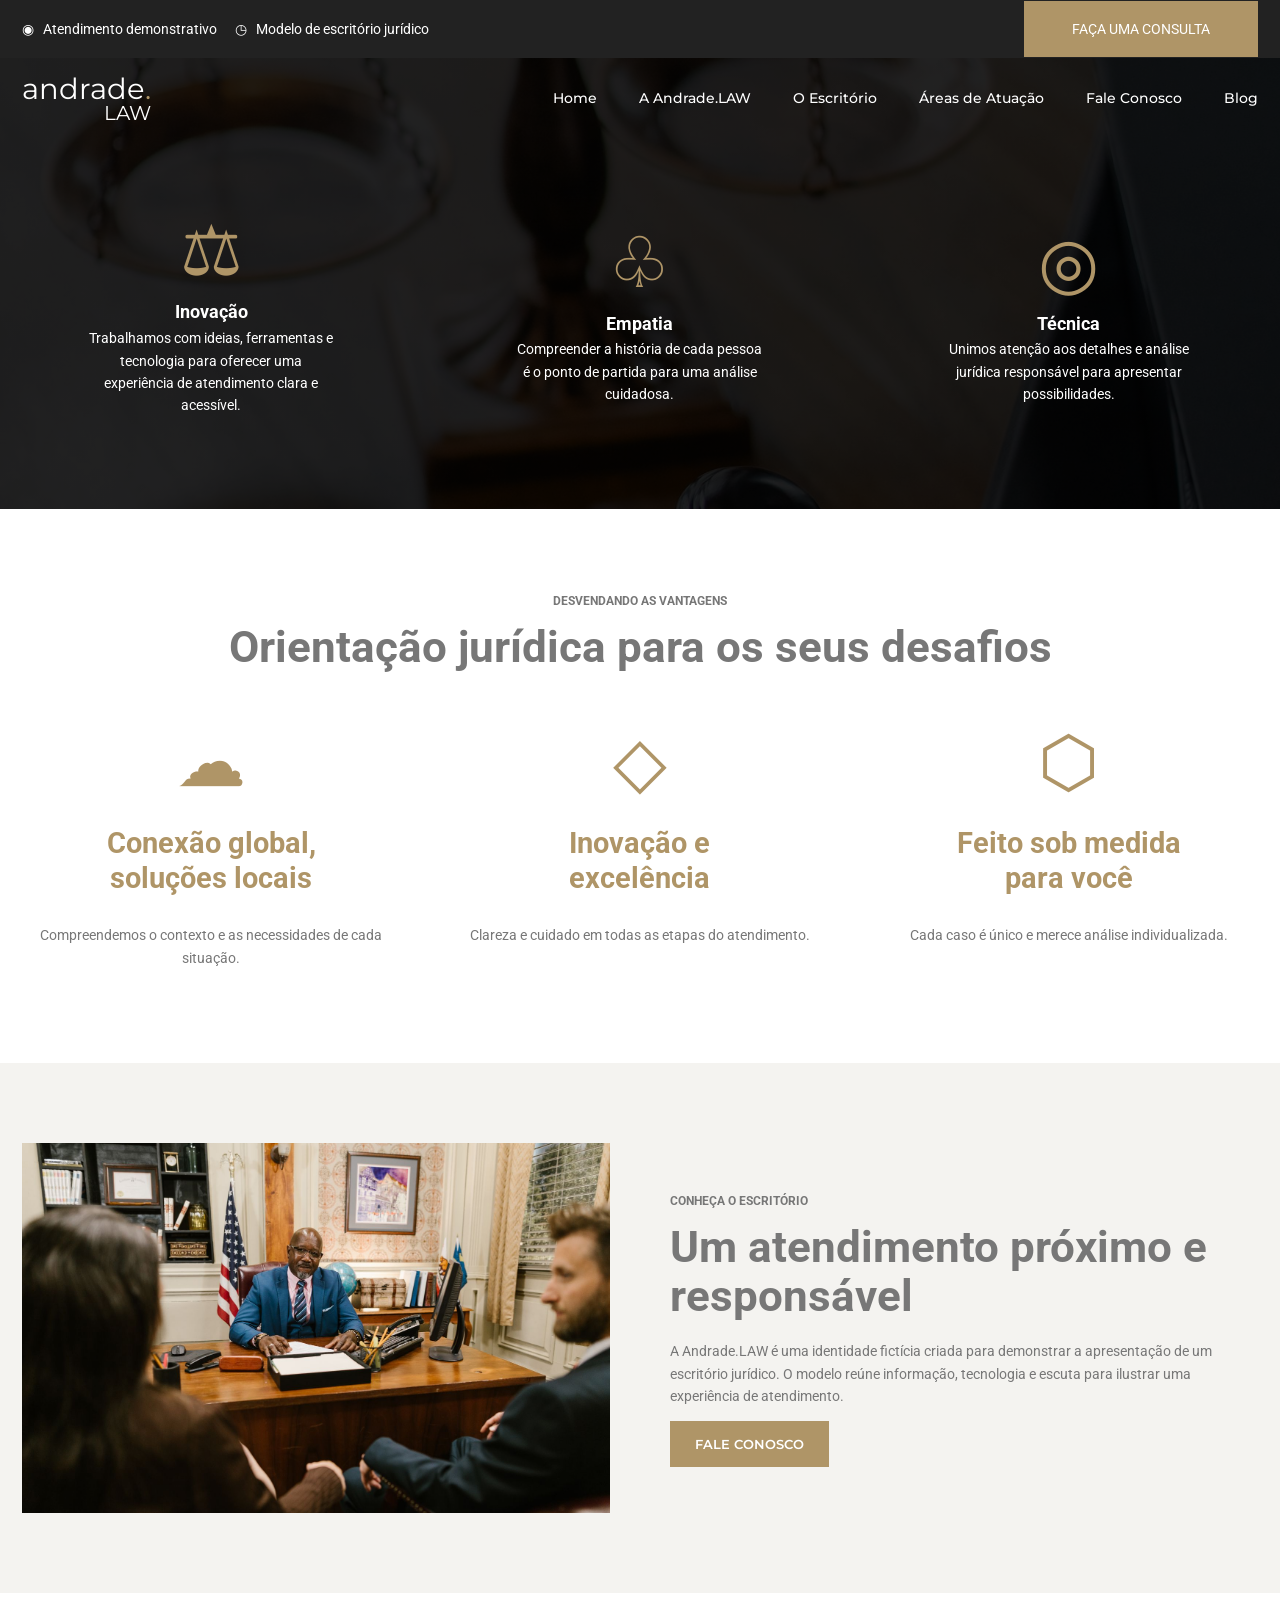
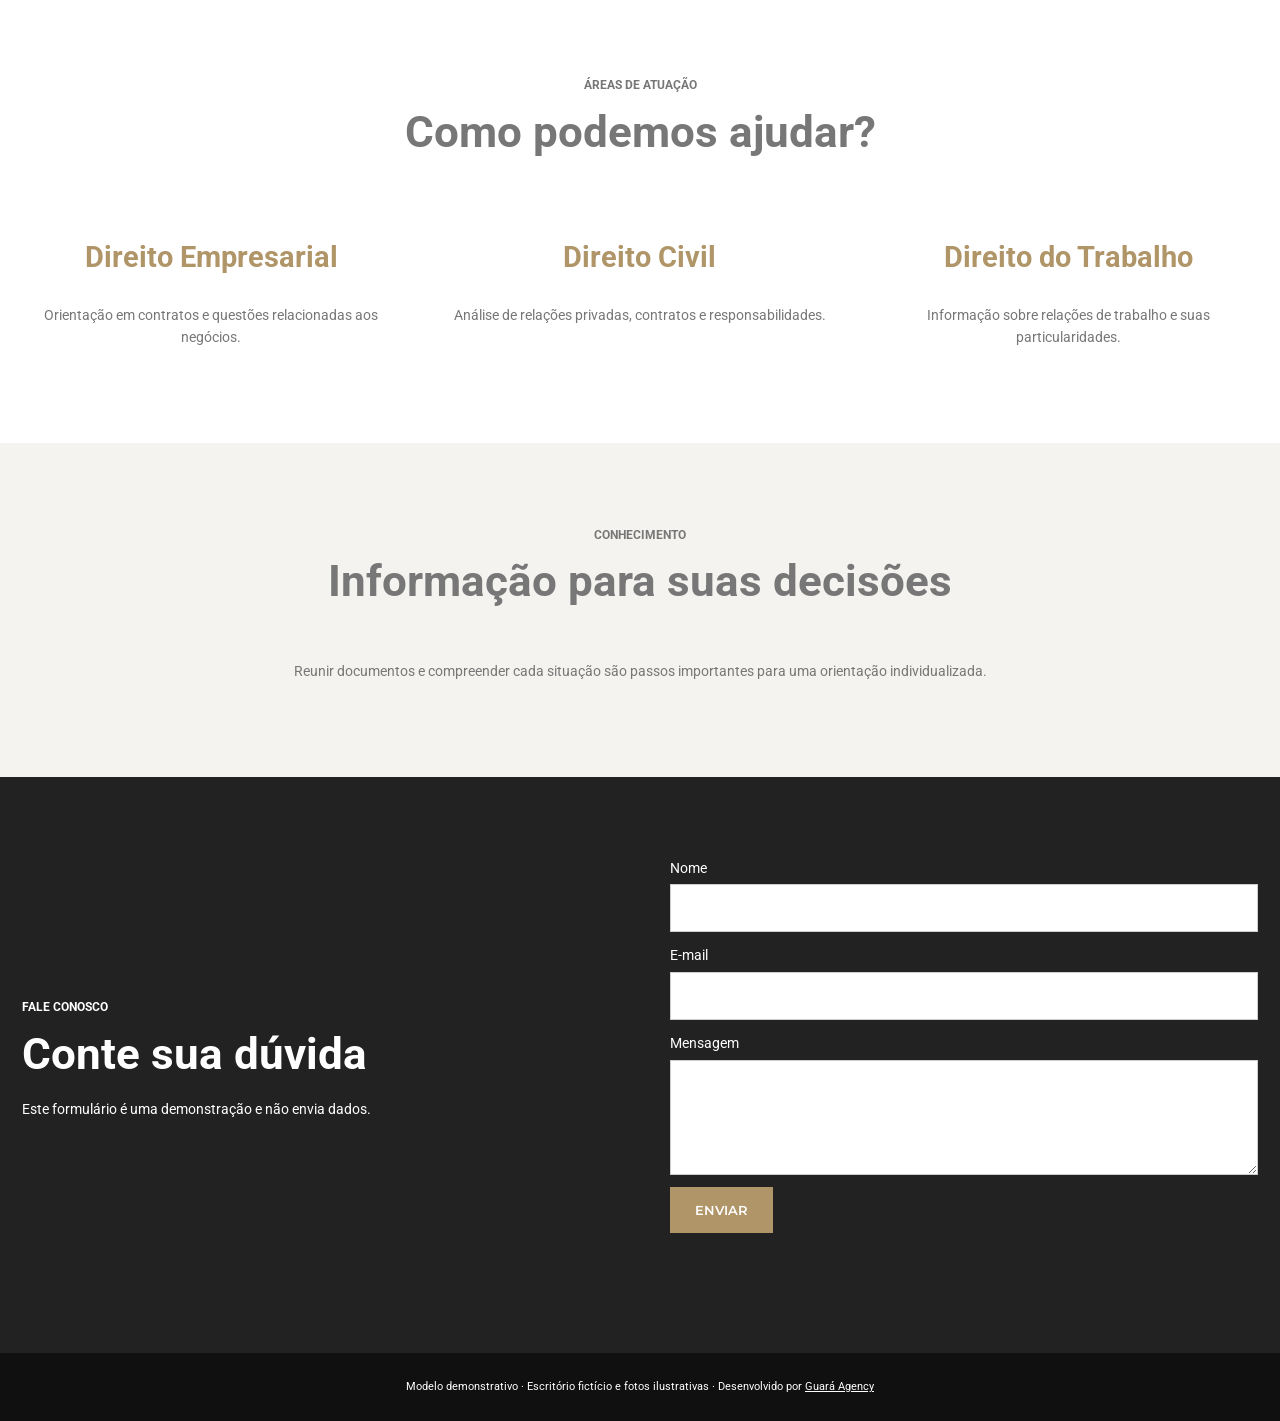
==== index.html @ 90c8b5f1 "Criar modelo institucional jurídico" ====
<!doctype html><html lang="pt-BR"><head><meta charset="utf-8"><meta name="viewport" content="width=device-width,initial-scale=1"><title>Andrade.LAW | Advocacia</title><link href="https://fonts.googleapis.com/css2?family=Montserrat:wght@400;500;600;700&family=Roboto:wght@400;500;700&display=swap" rel="stylesheet"><link rel="stylesheet" href="style.css"><script defer src="app.js"></script></head><body><div class="top"><div class="wrap">◉ &nbsp; Atendimento demonstrativo &nbsp;&nbsp;&nbsp;&nbsp; ◷ &nbsp; Modelo de escritório jurídico <a href="#contato">FAÇA UMA CONSULTA</a></div></div><header><div class="wrap nav"><a href="#inicio" class="logo">andrade<span>.</span><small>LAW</small></a><button class="menu" aria-expanded="false" aria-controls="links" aria-label="Abrir menu">☰</button><nav id="links"><a href="#inicio">Home</a><a href="#sobre">A Andrade.LAW</a><a href="#escritorio">O Escritório</a><a href="#atuacao">Áreas de Atuação</a><a href="#contato">Fale Conosco</a><a href="#blog">Blog</a></nav></div></header><main id="inicio"><section class="hero"><div class="wrap features"><article><span>⚖</span><h2>Inovação</h2><p>Trabalhamos com ideias, ferramentas e tecnologia para oferecer uma experiência de atendimento clara e acessível.</p></article><article><span>♧</span><h2>Empatia</h2><p>Compreender a história de cada pessoa é o ponto de partida para uma análise cuidadosa.</p></article><article><span>◎</span><h2>Técnica</h2><p>Unimos atenção aos detalhes e análise jurídica responsável para apresentar possibilidades.</p></article></div></section><section class="section center" id="sobre"><div class="wrap"><small>DESVENDANDO AS VANTAGENS</small><h1>Orientação jurídica para os seus desafios</h1><div class="cards"><article><span>☁</span><h3>Conexão global,<br>soluções locais</h3><p>Compreendemos o contexto e as necessidades de cada situação.</p></article><article><span>◇</span><h3>Inovação e<br>excelência</h3><p>Clareza e cuidado em todas as etapas do atendimento.</p></article><article><span>⬡</span><h3>Feito sob medida<br>para você</h3><p>Cada caso é único e merece análise individualizada.</p></article></div></div></section><section class="section pale" id="escritorio"><div class="wrap split"><img src="assets/7841456.jpg" alt="Reunião profissional, fotografia ilustrativa"><div><small>CONHEÇA O ESCRITÓRIO</small><h2>Um atendimento próximo e responsável</h2><p>A Andrade.LAW é uma identidade fictícia criada para demonstrar a apresentação de um escritório jurídico. O modelo reúne informação, tecnologia e escuta para ilustrar uma experiência de atendimento.</p><a class="button" href="#contato">FALE CONOSCO</a></div></div></section><section class="section center" id="atuacao"><div class="wrap"><small>ÁREAS DE ATUAÇÃO</small><h2>Como podemos ajudar?</h2><div class="cards"><article><h3>Direito Empresarial</h3><p>Orientação em contratos e questões relacionadas aos negócios.</p></article><article><h3>Direito Civil</h3><p>Análise de relações privadas, contratos e responsabilidades.</p></article><article><h3>Direito do Trabalho</h3><p>Informação sobre relações de trabalho e suas particularidades.</p></article></div></div></section><section class="section pale center" id="blog"><div class="wrap"><small>CONHECIMENTO</small><h2>Informação para suas decisões</h2><p>Reunir documentos e compreender cada situação são passos importantes para uma orientação individualizada.</p></div></section><section class="section dark" id="contato"><div class="wrap split"><div><small>FALE CONOSCO</small><h2>Conte sua dúvida</h2><p>Este formulário é uma demonstração e não envia dados.</p></div><form><label>Nome<input name="nome" required></label><label>E-mail<input name="email" type="email" required></label><label>Mensagem<textarea rows="4" required></textarea></label><button class="button">ENVIAR</button><p id="result" role="status"></p></form></div></section></main><footer>Modelo demonstrativo · Escritório fictício e fotos ilustrativas · Desenvolvido por <a href="https://guaraagency.com.br/">Guará Agency</a></footer></body></html>
---- style.css ----
:root{--gold:#af9567}*{box-sizing:border-box}html{scroll-behavior:smooth}body{margin:0;color:#777;font:14px/1.6 Roboto,sans-serif}a{color:inherit;text-decoration:none}.wrap{width:min(1300px,calc(100% - 44px));margin:auto}.top{background:#222;color:white}.top .wrap{height:58px;display:flex;align-items:center}.top a{background:var(--gold);padding:17px 48px;margin-left:auto}.nav{height:80px;display:flex;align-items:center;justify-content:space-between}.logo{font:400 29px/1 Montserrat;color:white}.logo span{color:var(--gold)}.logo small{display:block;text-align:right;font:20px/1 Montserrat}header{position:absolute;z-index:3;left:0;right:0;color:white}.menu{display:none}nav{display:flex;gap:42px;font:500 14px Montserrat}.hero{background:linear-gradient(#000d,#000d),url('assets/5669619.jpg') center/cover;color:#fff;min-height:451px;display:flex;align-items:center;padding-top:80px}.features,.cards{display:grid;grid-template-columns:repeat(3,1fr);gap:50px;text-align:center}.features article{max-width:245px;margin:auto}.features span,.cards span{font-size:70px;color:var(--gold);line-height:1}.features h2{font-size:18px;margin:12px 0 0}.features p{margin-top:0}.section{padding:80px 0}.section h1,.section h2{font:700 44px/1.1 Roboto;margin:12px 0 55px}.section small{font-weight:700}.center{text-align:center}.cards h3{color:var(--gold);font-size:29px;line-height:1.2}.pale{background:#f4f3f0}.split{display:grid;grid-template-columns:1fr 1fr;gap:60px;align-items:center}.split img{width:100%;height:370px;object-fit:cover}.split h2{margin-bottom:20px}.button{display:inline-block;background:var(--gold);border:0;color:white;padding:15px 25px;font:600 13px Montserrat;cursor:pointer}.dark{background:#222;color:#fff}form{display:grid;gap:12px}label{display:grid;gap:5px}input,textarea{padding:12px;font:inherit;border:1px solid #ccc}form .button{width:max-content}footer{text-align:center;padding:25px;background:#101010;color:white;font-size:11px}footer a{text-decoration:underline}@media(max-width:800px){.top{display:none}header{position:relative;background:#111}.nav{height:75px}.logo{font-size:23px}.menu{display:block;background:none;border:0;color:white;font-size:24px}nav{display:none;position:absolute;top:75px;left:0;right:0;background:#111;flex-direction:column;gap:15px;padding:20px}nav.open{display:flex}.hero{padding:50px 0}.features,.cards,.split{grid-template-columns:1fr;gap:30px}.features article{max-width:300px}.section{padding:60px 0}.section h1,.section h2{font-size:34px}.split img{height:280px}}@media(prefers-reduced-motion:reduce){html{scroll-behavior:auto}}
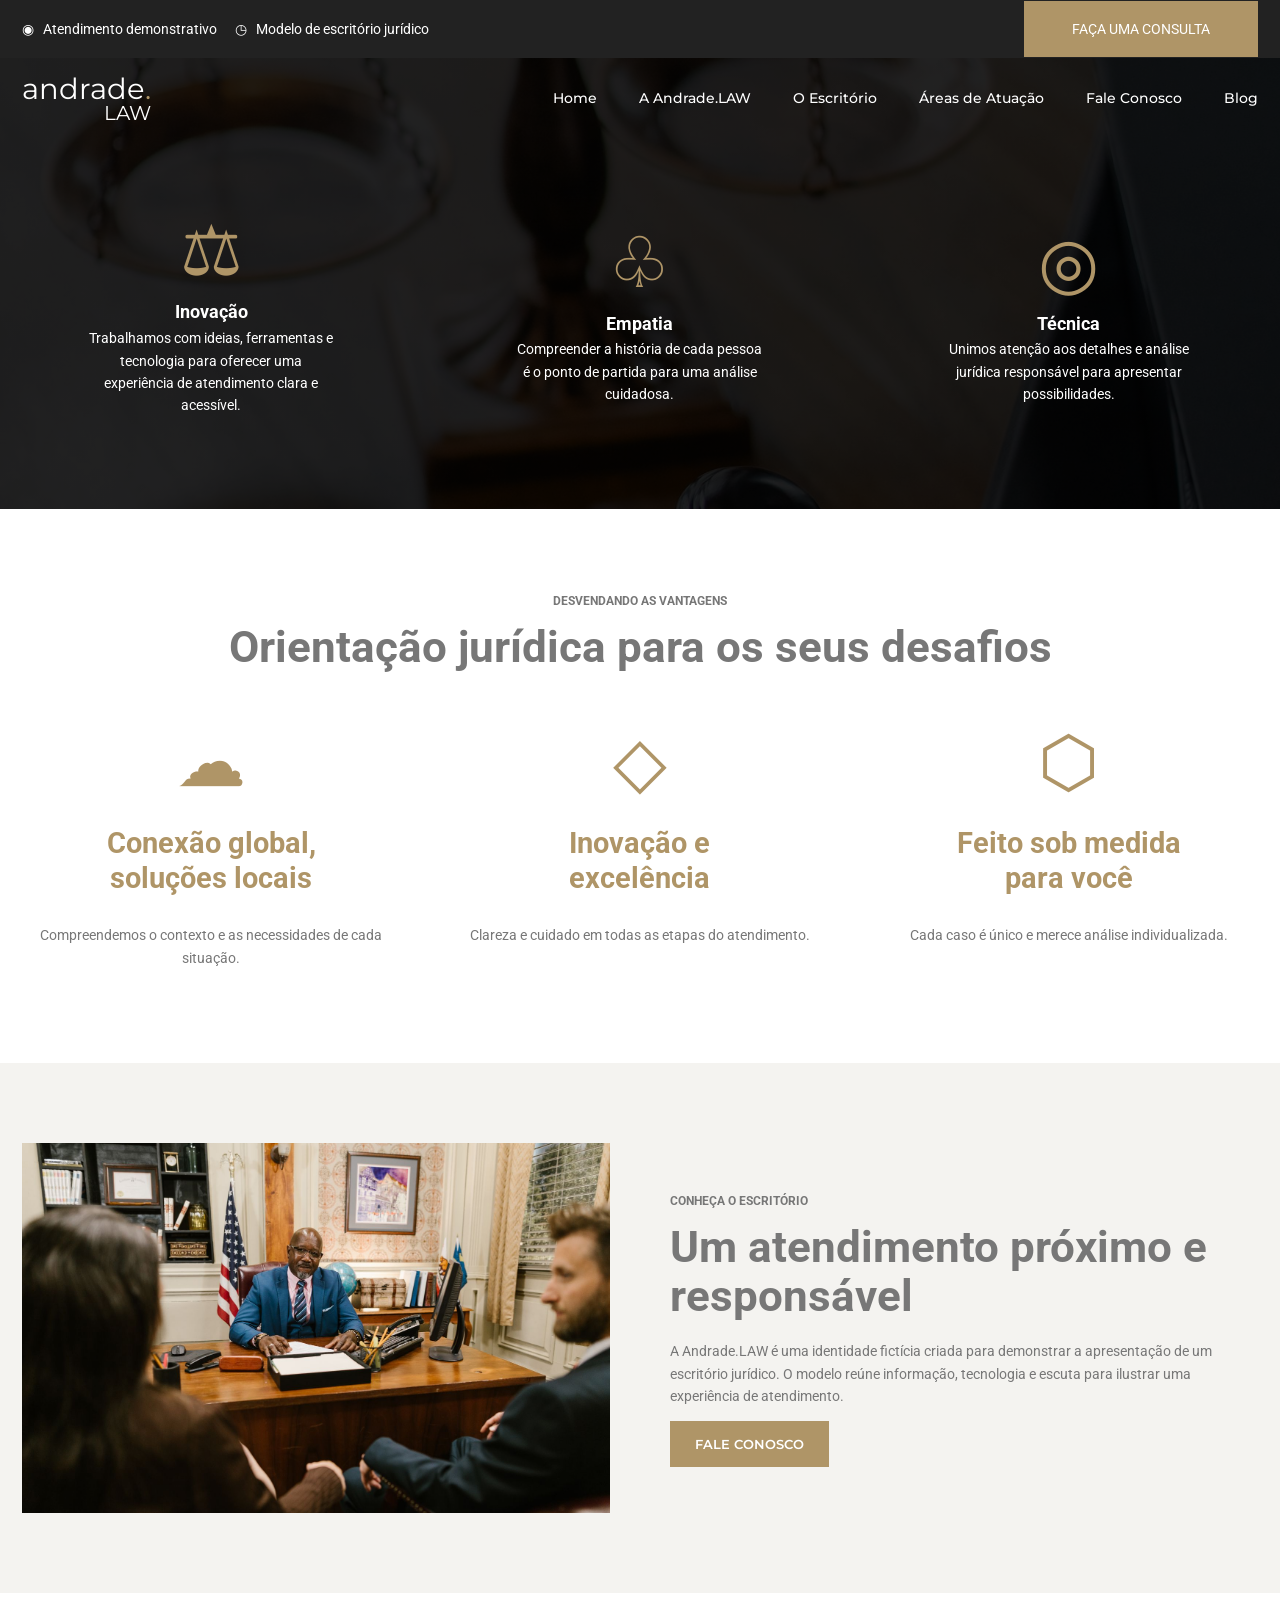
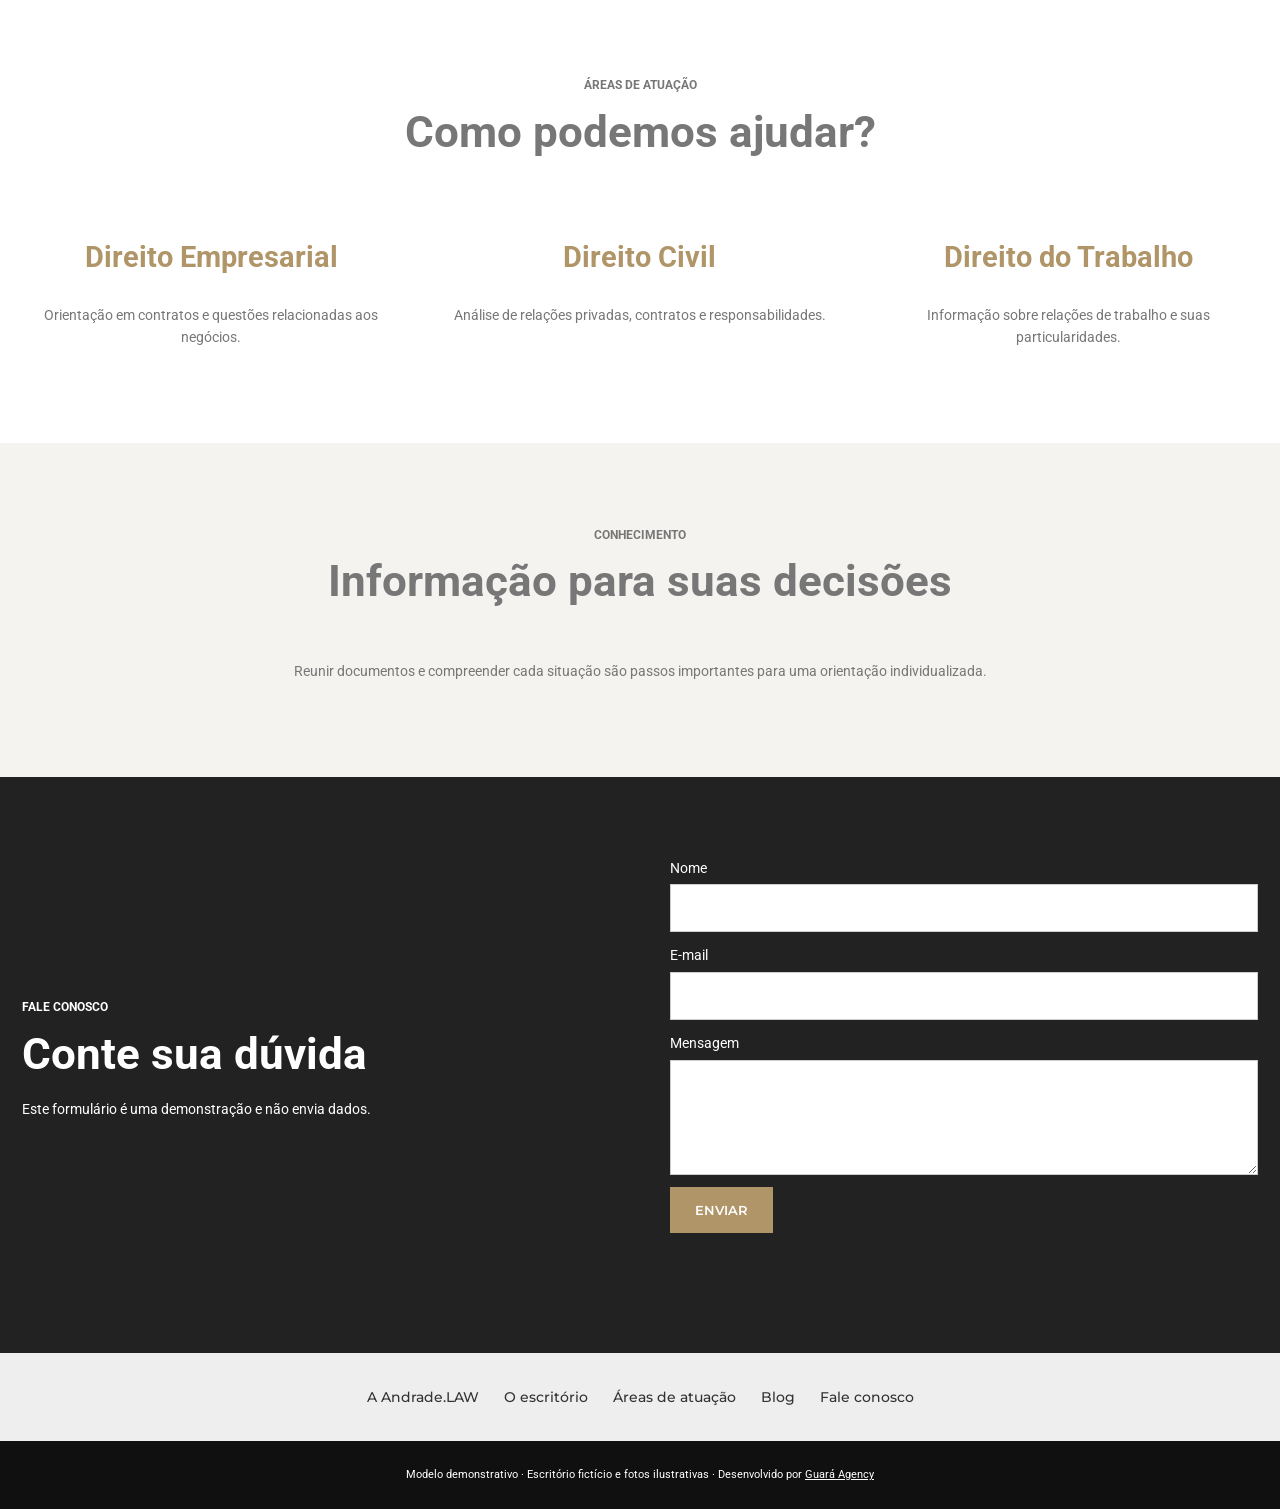
==== commit 7b6873fe: "Acrescentar páginas institucionais demonstrativas" ====
--- a/index.html
+++ b/index.html
@@ -1 +1 @@
-<!doctype html><html lang="pt-BR"><head><meta charset="utf-8"><meta name="viewport" content="width=device-width,initial-scale=1"><title>Andrade.LAW | Advocacia</title><link href="https://fonts.googleapis.com/css2?family=Montserrat:wght@400;500;600;700&family=Roboto:wght@400;500;700&display=swap" rel="stylesheet"><link rel="stylesheet" href="style.css"><script defer src="app.js"></script></head><body><div class="top"><div class="wrap">◉ &nbsp; Atendimento demonstrativo &nbsp;&nbsp;&nbsp;&nbsp; ◷ &nbsp; Modelo de escritório jurídico <a href="#contato">FAÇA UMA CONSULTA</a></div></div><header><div class="wrap nav"><a href="#inicio" class="logo">andrade<span>.</span><small>LAW</small></a><button class="menu" aria-expanded="false" aria-controls="links" aria-label="Abrir menu">☰</button><nav id="links"><a href="#inicio">Home</a><a href="#sobre">A Andrade.LAW</a><a href="#escritorio">O Escritório</a><a href="#atuacao">Áreas de Atuação</a><a href="#contato">Fale Conosco</a><a href="#blog">Blog</a></nav></div></header><main id="inicio"><section class="hero"><div class="wrap features"><article><span>⚖</span><h2>Inovação</h2><p>Trabalhamos com ideias, ferramentas e tecnologia para oferecer uma experiência de atendimento clara e acessível.</p></article><article><span>♧</span><h2>Empatia</h2><p>Compreender a história de cada pessoa é o ponto de partida para uma análise cuidadosa.</p></article><article><span>◎</span><h2>Técnica</h2><p>Unimos atenção aos detalhes e análise jurídica responsável para apresentar possibilidades.</p></article></div></section><section class="section center" id="sobre"><div class="wrap"><small>DESVENDANDO AS VANTAGENS</small><h1>Orientação jurídica para os seus desafios</h1><div class="cards"><article><span>☁</span><h3>Conexão global,<br>soluções locais</h3><p>Compreendemos o contexto e as necessidades de cada situação.</p></article><article><span>◇</span><h3>Inovação e<br>excelência</h3><p>Clareza e cuidado em todas as etapas do atendimento.</p></article><article><span>⬡</span><h3>Feito sob medida<br>para você</h3><p>Cada caso é único e merece análise individualizada.</p></article></div></div></section><section class="section pale" id="escritorio"><div class="wrap split"><img src="assets/7841456.jpg" alt="Reunião profissional, fotografia ilustrativa"><div><small>CONHEÇA O ESCRITÓRIO</small><h2>Um atendimento próximo e responsável</h2><p>A Andrade.LAW é uma identidade fictícia criada para demonstrar a apresentação de um escritório jurídico. O modelo reúne informação, tecnologia e escuta para ilustrar uma experiência de atendimento.</p><a class="button" href="#contato">FALE CONOSCO</a></div></div></section><section class="section center" id="atuacao"><div class="wrap"><small>ÁREAS DE ATUAÇÃO</small><h2>Como podemos ajudar?</h2><div class="cards"><article><h3>Direito Empresarial</h3><p>Orientação em contratos e questões relacionadas aos negócios.</p></article><article><h3>Direito Civil</h3><p>Análise de relações privadas, contratos e responsabilidades.</p></article><article><h3>Direito do Trabalho</h3><p>Informação sobre relações de trabalho e suas particularidades.</p></article></div></div></section><section class="section pale center" id="blog"><div class="wrap"><small>CONHECIMENTO</small><h2>Informação para suas decisões</h2><p>Reunir documentos e compreender cada situação são passos importantes para uma orientação individualizada.</p></div></section><section class="section dark" id="contato"><div class="wrap split"><div><small>FALE CONOSCO</small><h2>Conte sua dúvida</h2><p>Este formulário é uma demonstração e não envia dados.</p></div><form><label>Nome<input name="nome" required></label><label>E-mail<input name="email" type="email" required></label><label>Mensagem<textarea rows="4" required></textarea></label><button class="button">ENVIAR</button><p id="result" role="status"></p></form></div></section></main><footer>Modelo demonstrativo · Escritório fictício e fotos ilustrativas · Desenvolvido por <a href="https://guaraagency.com.br/">Guará Agency</a></footer></body></html>
+<!doctype html><html lang="pt-BR"><head><meta charset="utf-8"><meta name="viewport" content="width=device-width,initial-scale=1"><title>Andrade.LAW | Advocacia</title><link href="https://fonts.googleapis.com/css2?family=Montserrat:wght@400;500;600;700&family=Roboto:wght@400;500;700&display=swap" rel="stylesheet"><link rel="stylesheet" href="style.css"><script defer src="app.js"></script></head><body><div class="top"><div class="wrap">◉ &nbsp; Atendimento demonstrativo &nbsp;&nbsp;&nbsp;&nbsp; ◷ &nbsp; Modelo de escritório jurídico <a href="#contato">FAÇA UMA CONSULTA</a></div></div><header><div class="wrap nav"><a href="#inicio" class="logo">andrade<span>.</span><small>LAW</small></a><button class="menu" aria-expanded="false" aria-controls="links" aria-label="Abrir menu">☰</button><nav id="links"><a href="#inicio">Home</a><a href="#sobre">A Andrade.LAW</a><a href="#escritorio">O Escritório</a><a href="#atuacao">Áreas de Atuação</a><a href="#contato">Fale Conosco</a><a href="#blog">Blog</a></nav></div></header><main id="inicio"><section class="hero"><div class="wrap features"><article><span>⚖</span><h2>Inovação</h2><p>Trabalhamos com ideias, ferramentas e tecnologia para oferecer uma experiência de atendimento clara e acessível.</p></article><article><span>♧</span><h2>Empatia</h2><p>Compreender a história de cada pessoa é o ponto de partida para uma análise cuidadosa.</p></article><article><span>◎</span><h2>Técnica</h2><p>Unimos atenção aos detalhes e análise jurídica responsável para apresentar possibilidades.</p></article></div></section><section class="section center" id="sobre"><div class="wrap"><small>DESVENDANDO AS VANTAGENS</small><h1>Orientação jurídica para os seus desafios</h1><div class="cards"><article><span>☁</span><h3>Conexão global,<br>soluções locais</h3><p>Compreendemos o contexto e as necessidades de cada situação.</p></article><article><span>◇</span><h3>Inovação e<br>excelência</h3><p>Clareza e cuidado em todas as etapas do atendimento.</p></article><article><span>⬡</span><h3>Feito sob medida<br>para você</h3><p>Cada caso é único e merece análise individualizada.</p></article></div></div></section><section class="section pale" id="escritorio"><div class="wrap split"><img src="assets/7841456.jpg" alt="Reunião profissional, fotografia ilustrativa"><div><small>CONHEÇA O ESCRITÓRIO</small><h2>Um atendimento próximo e responsável</h2><p>A Andrade.LAW é uma identidade fictícia criada para demonstrar a apresentação de um escritório jurídico. O modelo reúne informação, tecnologia e escuta para ilustrar uma experiência de atendimento.</p><a class="button" href="#contato">FALE CONOSCO</a></div></div></section><section class="section center" id="atuacao"><div class="wrap"><small>ÁREAS DE ATUAÇÃO</small><h2>Como podemos ajudar?</h2><div class="cards"><article><h3>Direito Empresarial</h3><p>Orientação em contratos e questões relacionadas aos negócios.</p></article><article><h3>Direito Civil</h3><p>Análise de relações privadas, contratos e responsabilidades.</p></article><article><h3>Direito do Trabalho</h3><p>Informação sobre relações de trabalho e suas particularidades.</p></article></div></div></section><section class="section pale center" id="blog"><div class="wrap"><small>CONHECIMENTO</small><h2>Informação para suas decisões</h2><p>Reunir documentos e compreender cada situação são passos importantes para uma orientação individualizada.</p></div></section><section class="section dark" id="contato"><div class="wrap split"><div><small>FALE CONOSCO</small><h2>Conte sua dúvida</h2><p>Este formulário é uma demonstração e não envia dados.</p></div><form><label>Nome<input name="nome" required></label><label>E-mail<input name="email" type="email" required></label><label>Mensagem<textarea rows="4" required></textarea></label><button class="button">ENVIAR</button><p id="result" role="status"></p></form></div></section><nav class="internal-links" aria-label="Páginas do modelo"><a href="sobre/">A Andrade.LAW</a><a href="escritorio/">O escritório</a><a href="areas/">Áreas de atuação</a><a href="blog/">Blog</a><a href="contato/">Fale conosco</a></nav></main><footer>Modelo demonstrativo · Escritório fictício e fotos ilustrativas · Desenvolvido por <a href="https://guaraagency.com.br/">Guará Agency</a></footer></body></html>
--- a/style.css
+++ b/style.css
@@ -1 +1,3 @@
 :root{--gold:#af9567}*{box-sizing:border-box}html{scroll-behavior:smooth}body{margin:0;color:#777;font:14px/1.6 Roboto,sans-serif}a{color:inherit;text-decoration:none}.wrap{width:min(1300px,calc(100% - 44px));margin:auto}.top{background:#222;color:white}.top .wrap{height:58px;display:flex;align-items:center}.top a{background:var(--gold);padding:17px 48px;margin-left:auto}.nav{height:80px;display:flex;align-items:center;justify-content:space-between}.logo{font:400 29px/1 Montserrat;color:white}.logo span{color:var(--gold)}.logo small{display:block;text-align:right;font:20px/1 Montserrat}header{position:absolute;z-index:3;left:0;right:0;color:white}.menu{display:none}nav{display:flex;gap:42px;font:500 14px Montserrat}.hero{background:linear-gradient(#000d,#000d),url('assets/5669619.jpg') center/cover;color:#fff;min-height:451px;display:flex;align-items:center;padding-top:80px}.features,.cards{display:grid;grid-template-columns:repeat(3,1fr);gap:50px;text-align:center}.features article{max-width:245px;margin:auto}.features span,.cards span{font-size:70px;color:var(--gold);line-height:1}.features h2{font-size:18px;margin:12px 0 0}.features p{margin-top:0}.section{padding:80px 0}.section h1,.section h2{font:700 44px/1.1 Roboto;margin:12px 0 55px}.section small{font-weight:700}.center{text-align:center}.cards h3{color:var(--gold);font-size:29px;line-height:1.2}.pale{background:#f4f3f0}.split{display:grid;grid-template-columns:1fr 1fr;gap:60px;align-items:center}.split img{width:100%;height:370px;object-fit:cover}.split h2{margin-bottom:20px}.button{display:inline-block;background:var(--gold);border:0;color:white;padding:15px 25px;font:600 13px Montserrat;cursor:pointer}.dark{background:#222;color:#fff}form{display:grid;gap:12px}label{display:grid;gap:5px}input,textarea{padding:12px;font:inherit;border:1px solid #ccc}form .button{width:max-content}footer{text-align:center;padding:25px;background:#101010;color:white;font-size:11px}footer a{text-decoration:underline}@media(max-width:800px){.top{display:none}header{position:relative;background:#111}.nav{height:75px}.logo{font-size:23px}.menu{display:block;background:none;border:0;color:white;font-size:24px}nav{display:none;position:absolute;top:75px;left:0;right:0;background:#111;flex-direction:column;gap:15px;padding:20px}nav.open{display:flex}.hero{padding:50px 0}.features,.cards,.split{grid-template-columns:1fr;gap:30px}.features article{max-width:300px}.section{padding:60px 0}.section h1,.section h2{font-size:34px}.split img{height:280px}}@media(prefers-reduced-motion:reduce){html{scroll-behavior:auto}}
+
+.internal-hero{background:#263442;color:#fff;padding:95px 0;text-align:center}.internal-hero h1{font-size:42px;margin:5px}.internal-hero p{font-size:11px;letter-spacing:2px}.internal-copy{padding:70px 0;max-width:850px;min-height:350px}.internal-copy h2{font-size:30px}.internal-copy p{font-size:16px}.internal-action{display:inline-block;padding:12px 20px;background:#896f48;color:white;margin-top:15px}.internal-links{display:flex;flex-wrap:wrap;justify-content:center;gap:25px;padding:35px;background:#eee;color:#333;font-size:14px}
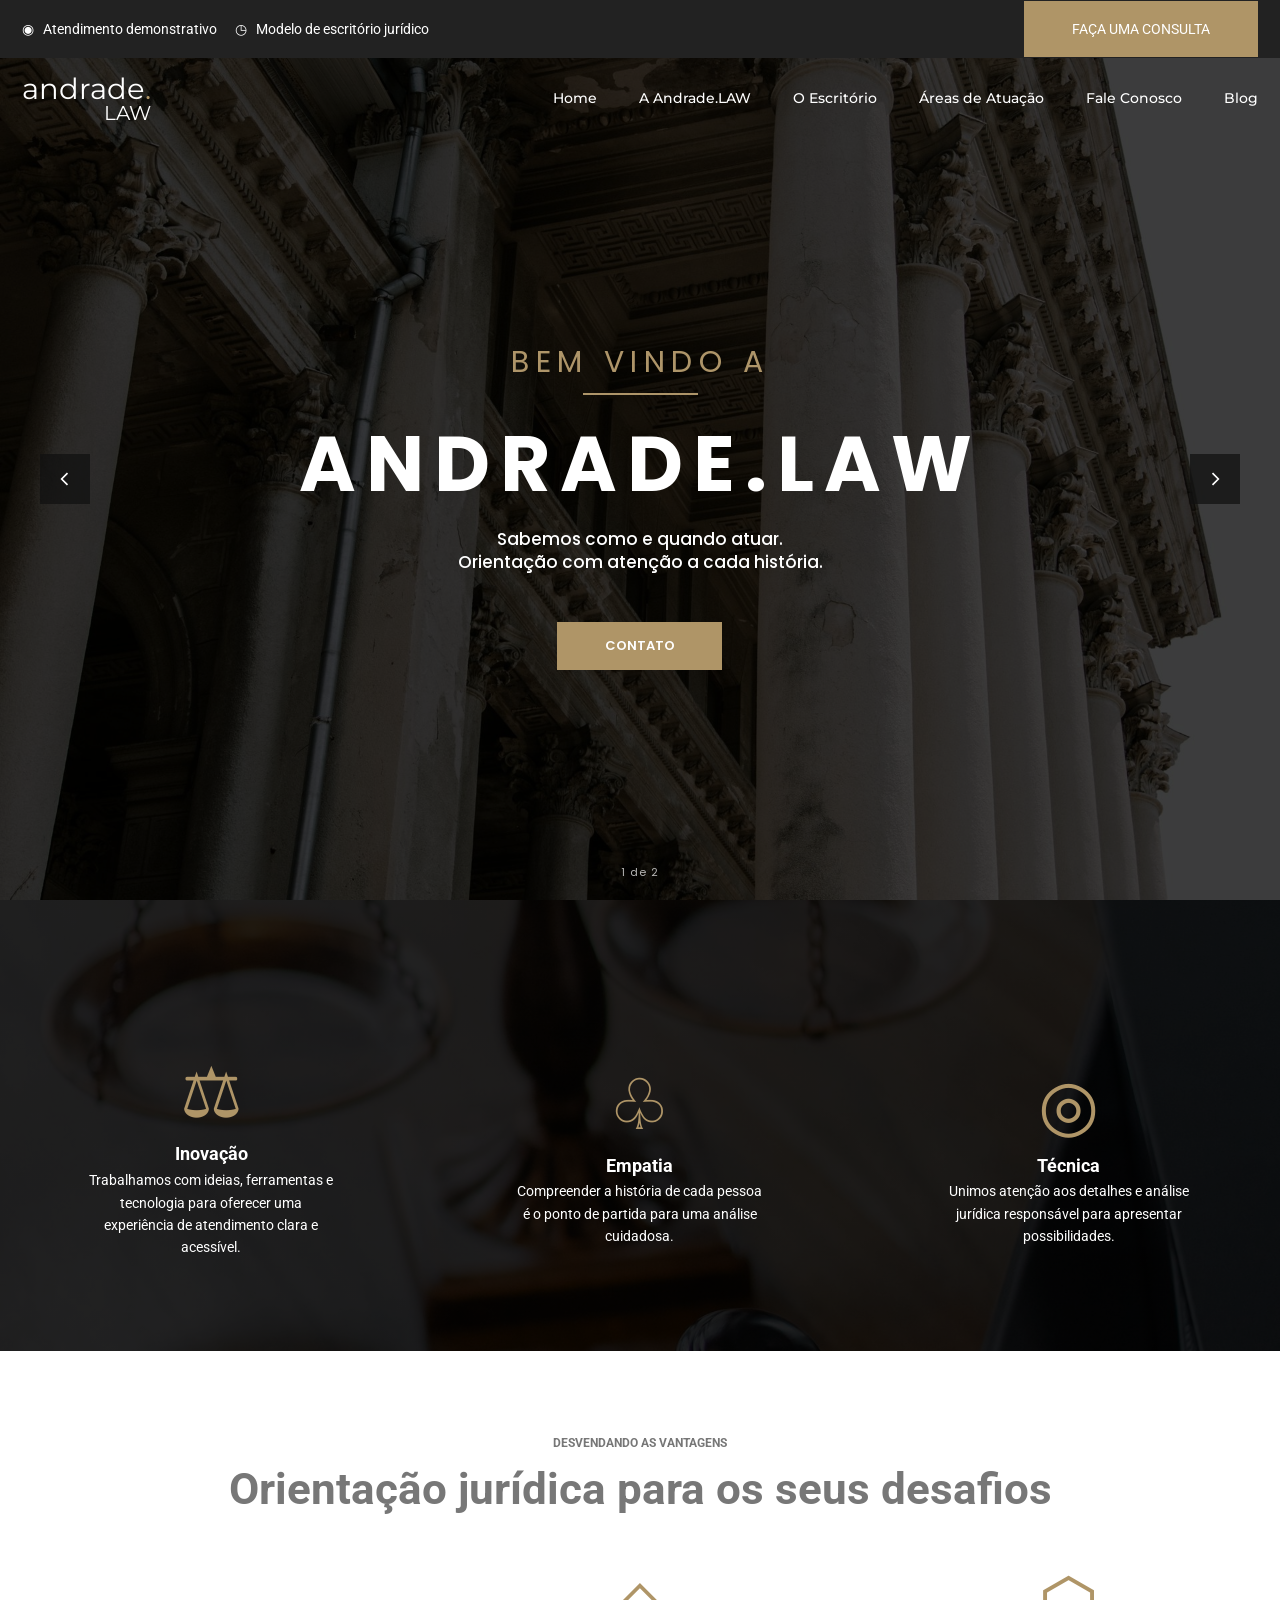
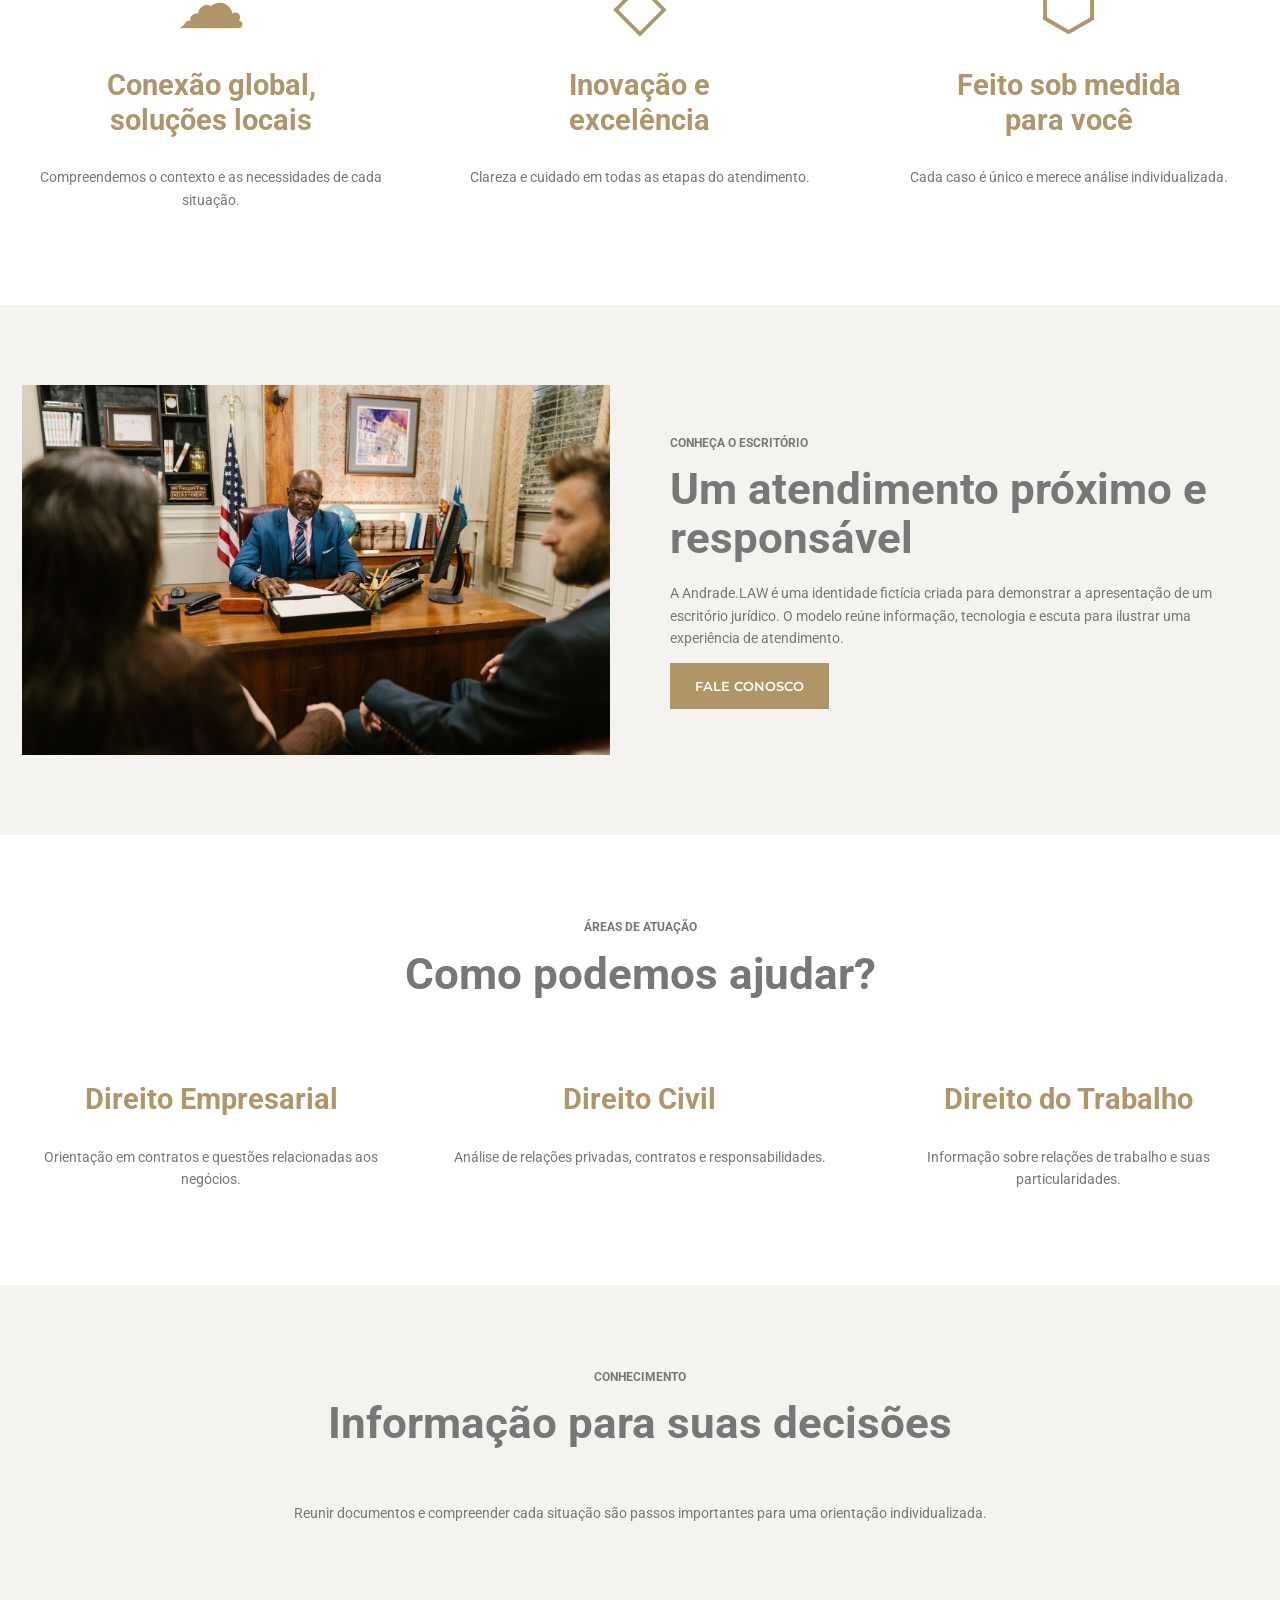
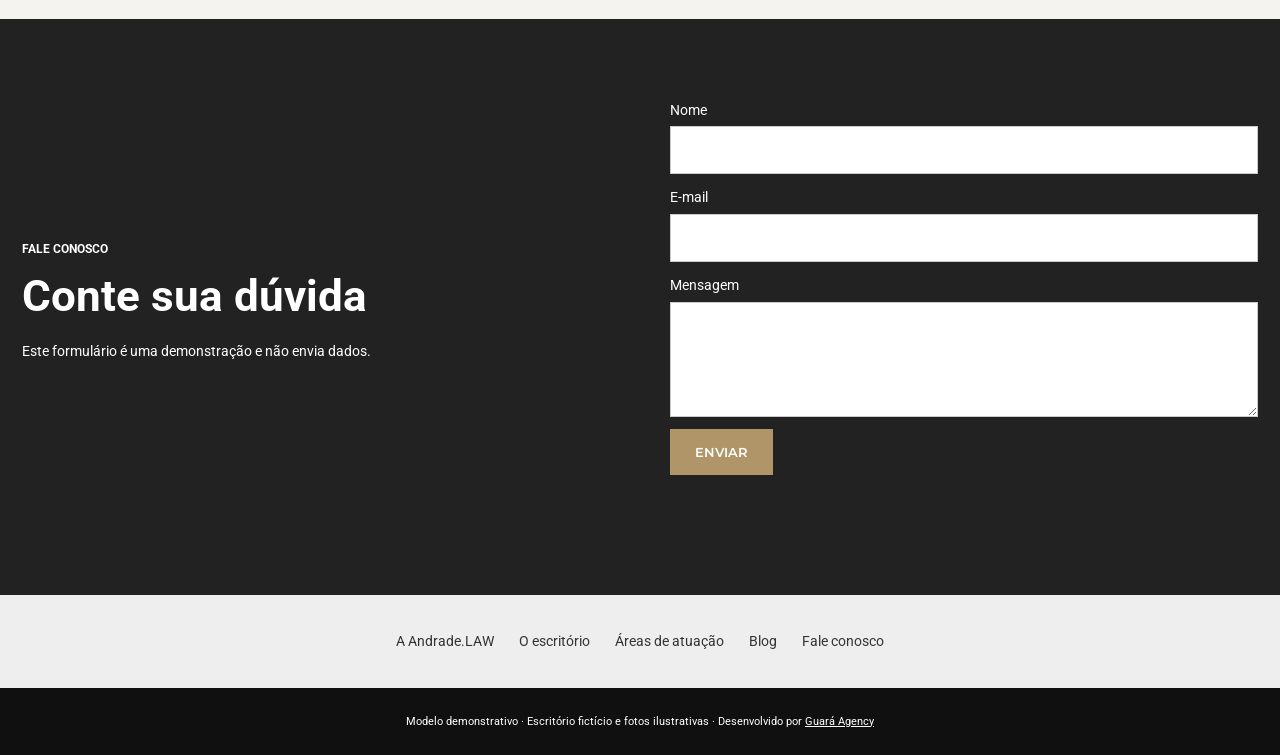
==== commit 7ef34fba: "Recriar hero animada do modelo Andrade" ====
--- a/index.html
+++ b/index.html
@@ -1 +1 @@
-<!doctype html><html lang="pt-BR"><head><meta charset="utf-8"><meta name="viewport" content="width=device-width,initial-scale=1"><title>Andrade.LAW | Advocacia</title><link href="https://fonts.googleapis.com/css2?family=Montserrat:wght@400;500;600;700&family=Roboto:wght@400;500;700&display=swap" rel="stylesheet"><link rel="stylesheet" href="style.css"><script defer src="app.js"></script></head><body><div class="top"><div class="wrap">◉ &nbsp; Atendimento demonstrativo &nbsp;&nbsp;&nbsp;&nbsp; ◷ &nbsp; Modelo de escritório jurídico <a href="#contato">FAÇA UMA CONSULTA</a></div></div><header><div class="wrap nav"><a href="#inicio" class="logo">andrade<span>.</span><small>LAW</small></a><button class="menu" aria-expanded="false" aria-controls="links" aria-label="Abrir menu">☰</button><nav id="links"><a href="#inicio">Home</a><a href="#sobre">A Andrade.LAW</a><a href="#escritorio">O Escritório</a><a href="#atuacao">Áreas de Atuação</a><a href="#contato">Fale Conosco</a><a href="#blog">Blog</a></nav></div></header><main id="inicio"><section class="hero"><div class="wrap features"><article><span>⚖</span><h2>Inovação</h2><p>Trabalhamos com ideias, ferramentas e tecnologia para oferecer uma experiência de atendimento clara e acessível.</p></article><article><span>♧</span><h2>Empatia</h2><p>Compreender a história de cada pessoa é o ponto de partida para uma análise cuidadosa.</p></article><article><span>◎</span><h2>Técnica</h2><p>Unimos atenção aos detalhes e análise jurídica responsável para apresentar possibilidades.</p></article></div></section><section class="section center" id="sobre"><div class="wrap"><small>DESVENDANDO AS VANTAGENS</small><h1>Orientação jurídica para os seus desafios</h1><div class="cards"><article><span>☁</span><h3>Conexão global,<br>soluções locais</h3><p>Compreendemos o contexto e as necessidades de cada situação.</p></article><article><span>◇</span><h3>Inovação e<br>excelência</h3><p>Clareza e cuidado em todas as etapas do atendimento.</p></article><article><span>⬡</span><h3>Feito sob medida<br>para você</h3><p>Cada caso é único e merece análise individualizada.</p></article></div></div></section><section class="section pale" id="escritorio"><div class="wrap split"><img src="assets/7841456.jpg" alt="Reunião profissional, fotografia ilustrativa"><div><small>CONHEÇA O ESCRITÓRIO</small><h2>Um atendimento próximo e responsável</h2><p>A Andrade.LAW é uma identidade fictícia criada para demonstrar a apresentação de um escritório jurídico. O modelo reúne informação, tecnologia e escuta para ilustrar uma experiência de atendimento.</p><a class="button" href="#contato">FALE CONOSCO</a></div></div></section><section class="section center" id="atuacao"><div class="wrap"><small>ÁREAS DE ATUAÇÃO</small><h2>Como podemos ajudar?</h2><div class="cards"><article><h3>Direito Empresarial</h3><p>Orientação em contratos e questões relacionadas aos negócios.</p></article><article><h3>Direito Civil</h3><p>Análise de relações privadas, contratos e responsabilidades.</p></article><article><h3>Direito do Trabalho</h3><p>Informação sobre relações de trabalho e suas particularidades.</p></article></div></div></section><section class="section pale center" id="blog"><div class="wrap"><small>CONHECIMENTO</small><h2>Informação para suas decisões</h2><p>Reunir documentos e compreender cada situação são passos importantes para uma orientação individualizada.</p></div></section><section class="section dark" id="contato"><div class="wrap split"><div><small>FALE CONOSCO</small><h2>Conte sua dúvida</h2><p>Este formulário é uma demonstração e não envia dados.</p></div><form><label>Nome<input name="nome" required></label><label>E-mail<input name="email" type="email" required></label><label>Mensagem<textarea rows="4" required></textarea></label><button class="button">ENVIAR</button><p id="result" role="status"></p></form></div></section><nav class="internal-links" aria-label="Páginas do modelo"><a href="sobre/">A Andrade.LAW</a><a href="escritorio/">O escritório</a><a href="areas/">Áreas de atuação</a><a href="blog/">Blog</a><a href="contato/">Fale conosco</a></nav></main><footer>Modelo demonstrativo · Escritório fictício e fotos ilustrativas · Desenvolvido por <a href="https://guaraagency.com.br/">Guará Agency</a></footer></body></html>
+<!doctype html><html lang="pt-BR"><head><meta charset="utf-8"><meta name="viewport" content="width=device-width,initial-scale=1"><title>Andrade.LAW | Advocacia</title><link href="https://fonts.googleapis.com/css2?family=Montserrat:wght@400;500;600;700&family=Poppins:wght@400;500;600;700&family=Roboto:wght@400;500;700&display=swap" rel="stylesheet"><link rel="stylesheet" href="style.css"><script defer src="app.js"></script></head><body><div class="top"><div class="wrap">◉ &nbsp; Atendimento demonstrativo &nbsp;&nbsp;&nbsp;&nbsp; ◷ &nbsp; Modelo de escritório jurídico <a href="#contato">FAÇA UMA CONSULTA</a></div></div><header><div class="wrap nav"><a href="#inicio" class="logo">andrade<span>.</span><small>LAW</small></a><button class="menu" aria-expanded="false" aria-controls="links" aria-label="Abrir menu">☰</button><nav id="links"><a href="#inicio">Home</a><a href="#sobre">A Andrade.LAW</a><a href="#escritorio">O Escritório</a><a href="#atuacao">Áreas de Atuação</a><a href="#contato">Fale Conosco</a><a href="#blog">Blog</a></nav></div></header><main id="inicio"><section class="banner" aria-label="Apresentação do escritório" aria-roledescription="carrossel"><div class="banner-slide slide-one is-active" data-slide aria-hidden="false"><div class="banner-inner"><p class="banner-kicker">BEM VINDO A</p><h1>ANDRADE.LAW</h1><p class="banner-description">Sabemos como e quando atuar.<br>Orientação com atenção a cada história.</p><a class="banner-button" href="#contato">CONTATO</a></div></div><div class="banner-slide slide-two" data-slide aria-hidden="true" inert><div class="banner-inner"><p class="banner-kicker">BEM VINDO A</p><p class="banner-title">ANDRADE.LAW</p><p class="banner-description">Conhecimento e comprometimento para compreender<br>os desafios de cada pessoa e negócio.</p><a class="banner-button" href="#contato">CONTATO</a></div></div><button type="button" class="banner-arrow banner-prev" aria-label="Slide anterior"><svg viewBox="0 0 24 24" aria-hidden="true"><path d="m15 5-7 7 7 7"/></svg></button><button type="button" class="banner-arrow banner-next" aria-label="Próximo slide"><svg viewBox="0 0 24 24" aria-hidden="true"><path d="m9 5 7 7-7 7"/></svg></button><div class="banner-position" role="status" aria-live="polite"><span class="sr-only">Slide </span><span data-slide-count>1 de 2</span></div></section><section class="hero"><div class="wrap features"><article><span>⚖</span><h2>Inovação</h2><p>Trabalhamos com ideias, ferramentas e tecnologia para oferecer uma experiência de atendimento clara e acessível.</p></article><article><span>♧</span><h2>Empatia</h2><p>Compreender a história de cada pessoa é o ponto de partida para uma análise cuidadosa.</p></article><article><span>◎</span><h2>Técnica</h2><p>Unimos atenção aos detalhes e análise jurídica responsável para apresentar possibilidades.</p></article></div></section><section class="section center" id="sobre"><div class="wrap"><small>DESVENDANDO AS VANTAGENS</small><h2>Orientação jurídica para os seus desafios</h2><div class="cards"><article><span>☁</span><h3>Conexão global,<br>soluções locais</h3><p>Compreendemos o contexto e as necessidades de cada situação.</p></article><article><span>◇</span><h3>Inovação e<br>excelência</h3><p>Clareza e cuidado em todas as etapas do atendimento.</p></article><article><span>⬡</span><h3>Feito sob medida<br>para você</h3><p>Cada caso é único e merece análise individualizada.</p></article></div></div></section><section class="section pale" id="escritorio"><div class="wrap split"><img src="assets/7841456.jpg" alt="Reunião profissional, fotografia ilustrativa"><div><small>CONHEÇA O ESCRITÓRIO</small><h2>Um atendimento próximo e responsável</h2><p>A Andrade.LAW é uma identidade fictícia criada para demonstrar a apresentação de um escritório jurídico. O modelo reúne informação, tecnologia e escuta para ilustrar uma experiência de atendimento.</p><a class="button" href="#contato">FALE CONOSCO</a></div></div></section><section class="section center" id="atuacao"><div class="wrap"><small>ÁREAS DE ATUAÇÃO</small><h2>Como podemos ajudar?</h2><div class="cards"><article><h3>Direito Empresarial</h3><p>Orientação em contratos e questões relacionadas aos negócios.</p></article><article><h3>Direito Civil</h3><p>Análise de relações privadas, contratos e responsabilidades.</p></article><article><h3>Direito do Trabalho</h3><p>Informação sobre relações de trabalho e suas particularidades.</p></article></div></div></section><section class="section pale center" id="blog"><div class="wrap"><small>CONHECIMENTO</small><h2>Informação para suas decisões</h2><p>Reunir documentos e compreender cada situação são passos importantes para uma orientação individualizada.</p></div></section><section class="section dark" id="contato"><div class="wrap split"><div><small>FALE CONOSCO</small><h2>Conte sua dúvida</h2><p>Este formulário é uma demonstração e não envia dados.</p></div><form><label>Nome<input name="nome" required></label><label>E-mail<input name="email" type="email" required></label><label>Mensagem<textarea rows="4" required></textarea></label><button class="button">ENVIAR</button><p id="result" role="status"></p></form></div></section><nav class="internal-links" aria-label="Páginas do modelo"><a href="sobre/">A Andrade.LAW</a><a href="escritorio/">O escritório</a><a href="areas/">Áreas de atuação</a><a href="blog/">Blog</a><a href="contato/">Fale conosco</a></nav></main><footer>Modelo demonstrativo · Escritório fictício e fotos ilustrativas · Desenvolvido por <a href="https://guaraagency.com.br/">Guará Agency</a></footer></body></html>
--- a/style.css
+++ b/style.css
@@ -1,3 +1,5 @@
-:root{--gold:#af9567}*{box-sizing:border-box}html{scroll-behavior:smooth}body{margin:0;color:#777;font:14px/1.6 Roboto,sans-serif}a{color:inherit;text-decoration:none}.wrap{width:min(1300px,calc(100% - 44px));margin:auto}.top{background:#222;color:white}.top .wrap{height:58px;display:flex;align-items:center}.top a{background:var(--gold);padding:17px 48px;margin-left:auto}.nav{height:80px;display:flex;align-items:center;justify-content:space-between}.logo{font:400 29px/1 Montserrat;color:white}.logo span{color:var(--gold)}.logo small{display:block;text-align:right;font:20px/1 Montserrat}header{position:absolute;z-index:3;left:0;right:0;color:white}.menu{display:none}nav{display:flex;gap:42px;font:500 14px Montserrat}.hero{background:linear-gradient(#000d,#000d),url('assets/5669619.jpg') center/cover;color:#fff;min-height:451px;display:flex;align-items:center;padding-top:80px}.features,.cards{display:grid;grid-template-columns:repeat(3,1fr);gap:50px;text-align:center}.features article{max-width:245px;margin:auto}.features span,.cards span{font-size:70px;color:var(--gold);line-height:1}.features h2{font-size:18px;margin:12px 0 0}.features p{margin-top:0}.section{padding:80px 0}.section h1,.section h2{font:700 44px/1.1 Roboto;margin:12px 0 55px}.section small{font-weight:700}.center{text-align:center}.cards h3{color:var(--gold);font-size:29px;line-height:1.2}.pale{background:#f4f3f0}.split{display:grid;grid-template-columns:1fr 1fr;gap:60px;align-items:center}.split img{width:100%;height:370px;object-fit:cover}.split h2{margin-bottom:20px}.button{display:inline-block;background:var(--gold);border:0;color:white;padding:15px 25px;font:600 13px Montserrat;cursor:pointer}.dark{background:#222;color:#fff}form{display:grid;gap:12px}label{display:grid;gap:5px}input,textarea{padding:12px;font:inherit;border:1px solid #ccc}form .button{width:max-content}footer{text-align:center;padding:25px;background:#101010;color:white;font-size:11px}footer a{text-decoration:underline}@media(max-width:800px){.top{display:none}header{position:relative;background:#111}.nav{height:75px}.logo{font-size:23px}.menu{display:block;background:none;border:0;color:white;font-size:24px}nav{display:none;position:absolute;top:75px;left:0;right:0;background:#111;flex-direction:column;gap:15px;padding:20px}nav.open{display:flex}.hero{padding:50px 0}.features,.cards,.split{grid-template-columns:1fr;gap:30px}.features article{max-width:300px}.section{padding:60px 0}.section h1,.section h2{font-size:34px}.split img{height:280px}}@media(prefers-reduced-motion:reduce){html{scroll-behavior:auto}}
+:root{--gold:#af9567}*{box-sizing:border-box}html{scroll-behavior:smooth}body{margin:0;color:#777;font:14px/1.6 Roboto,sans-serif}a{color:inherit;text-decoration:none}.wrap{width:min(1300px,calc(100% - 44px));margin:auto}.top{background:#222;color:white}.top .wrap{height:58px;display:flex;align-items:center}.top a{background:var(--gold);padding:17px 48px;margin-left:auto}.nav{height:80px;display:flex;align-items:center;justify-content:space-between}.logo{font:400 29px/1 Montserrat;color:white}.logo span{color:var(--gold)}.logo small{display:block;text-align:right;font:20px/1 Montserrat}header{position:absolute;z-index:3;left:0;right:0;color:white}.menu{display:none}#links{display:flex;gap:42px;font:500 14px Montserrat}.hero{background:linear-gradient(#000d,#000d),url('assets/5669619.jpg') center/cover;color:#fff;min-height:451px;display:flex;align-items:center;padding-top:80px}.features,.cards{display:grid;grid-template-columns:repeat(3,1fr);gap:50px;text-align:center}.features article{max-width:245px;margin:auto}.features span,.cards span{font-size:70px;color:var(--gold);line-height:1}.features h2{font-size:18px;margin:12px 0 0}.features p{margin-top:0}.section{padding:80px 0}.section h1,.section h2{font:700 44px/1.1 Roboto;margin:12px 0 55px}.section small{font-weight:700}.center{text-align:center}.cards h3{color:var(--gold);font-size:29px;line-height:1.2}.pale{background:#f4f3f0}.split{display:grid;grid-template-columns:1fr 1fr;gap:60px;align-items:center}.split img{width:100%;height:370px;object-fit:cover}.split h2{margin-bottom:20px}.button{display:inline-block;background:var(--gold);border:0;color:white;padding:15px 25px;font:600 13px Montserrat;cursor:pointer}.dark{background:#222;color:#fff}form{display:grid;gap:12px}label{display:grid;gap:5px}input,textarea{padding:12px;font:inherit;border:1px solid #ccc}form .button{width:max-content}footer{text-align:center;padding:25px;background:#101010;color:white;font-size:11px}footer a{text-decoration:underline}@media(max-width:800px){.top{display:none}header{position:relative;background:#111}.nav{height:75px}.logo{font-size:23px}.menu{display:block;background:none;border:0;color:white;font-size:24px}#links{display:none;position:absolute;top:75px;left:0;right:0;background:#111;flex-direction:column;gap:15px;padding:20px}#links.open{display:flex}.hero{padding:50px 0}.features,.cards,.split{grid-template-columns:1fr;gap:30px}.features article{max-width:300px}.section{padding:60px 0}.section h1,.section h2{font-size:34px}.split img{height:280px}}@media(prefers-reduced-motion:reduce){html{scroll-behavior:auto}}
 
 .internal-hero{background:#263442;color:#fff;padding:95px 0;text-align:center}.internal-hero h1{font-size:42px;margin:5px}.internal-hero p{font-size:11px;letter-spacing:2px}.internal-copy{padding:70px 0;max-width:850px;min-height:350px}.internal-copy h2{font-size:30px}.internal-copy p{font-size:16px}.internal-action{display:inline-block;padding:12px 20px;background:#896f48;color:white;margin-top:15px}.internal-links{display:flex;flex-wrap:wrap;justify-content:center;gap:25px;padding:35px;background:#eee;color:#333;font-size:14px}
+/* Apresentação principal: fotografias ilustrativas de arquitetura. */
+.banner{height:calc(100vh - 58px);min-height:650px;position:relative;overflow:hidden;background:#171717;color:#fff;font-family:Poppins,Montserrat,sans-serif}.banner-slide{position:absolute;inset:0;display:grid;place-items:center;opacity:0;visibility:hidden;transition:opacity 1s ease,visibility 1s;background-position:center;background-size:cover}.banner-slide::before{content:"";position:absolute;inset:0;background:rgba(0,0,0,.76)}.banner-slide.is-active{opacity:1;visibility:visible}.slide-one{background-image:url('assets/hero-arquitetura.jpg');background-position:center 55%}.slide-two{background-image:url('assets/hero-cidade.jpg');background-position:center 50%}.banner-inner{position:relative;z-index:1;text-align:center;padding:80px 80px 30px;max-width:1300px}.banner-kicker{font-size:30px;letter-spacing:.22em;color:#ae9569;margin:0 0 25px;font-weight:400}.banner-kicker::after{content:"";display:block;width:115px;height:2px;background:#ae9569;margin:7px auto 0}.banner h1,.banner-title{font:700 clamp(44px,6vw,105px)/1.15 Poppins,Montserrat,sans-serif;letter-spacing:.13em;margin:0 0 20px;color:#fff}.banner-description{font-size:17px;line-height:1.35;font-weight:500;margin:0 0 48px;color:#fff}.banner-button{display:inline-flex;align-items:center;justify-content:center;min-width:165px;min-height:48px;padding:12px 25px;background:#af9567;color:white;font:600 13px Poppins,sans-serif;transition:background .2s}.banner-button:hover{background:#927951}.banner-arrow{position:absolute;top:50%;z-index:2;transform:translateY(-50%);width:50px;height:50px;background:#111b;border:0;color:#fff;display:grid;place-items:center;cursor:pointer}.banner-arrow:hover,.banner-arrow:focus-visible{background:#af9567}.banner-arrow svg{width:20px;fill:none;stroke:currentColor;stroke-width:2}.banner-prev{left:40px}.banner-next{right:40px}.banner-position{position:absolute;bottom:18px;left:50%;transform:translateX(-50%);font-size:11px;letter-spacing:.1em;color:#fff;opacity:.7}.sr-only{position:absolute;width:1px;height:1px;padding:0;margin:-1px;overflow:hidden;clip:rect(0,0,0,0);white-space:nowrap;border:0}.banner-slide.is-active .banner-kicker{animation:banner-reveal .9s .1s both}.banner-slide.is-active h1,.banner-slide.is-active .banner-title{animation:banner-reveal 1s .35s both}.banner-slide.is-active .banner-description,.banner-slide.is-active .banner-button{animation:banner-reveal 1s .6s both}@keyframes banner-reveal{from{opacity:0;transform:scale(.94)}to{opacity:1;transform:scale(1)}}@media(max-width:800px){.banner{height:calc(100svh - 75px);min-height:500px}.banner-inner{padding:30px 42px}.banner-kicker{font-size:17px;margin-bottom:22px}.banner-kicker::after{width:70px}.banner h1,.banner-title{font-size:clamp(27px,7.5vw,54px);letter-spacing:.08em;margin-bottom:20px}.banner-description{font-size:14px;line-height:1.45;margin-bottom:30px}.banner-arrow{width:36px;height:42px}.banner-prev{left:8px}.banner-next{right:8px}.banner-position{bottom:12px}}@media(prefers-reduced-motion:reduce){.banner-slide{transition:none}.banner-slide.is-active .banner-kicker,.banner-slide.is-active h1,.banner-slide.is-active .banner-title,.banner-slide.is-active .banner-description,.banner-slide.is-active .banner-button{animation:none}}
